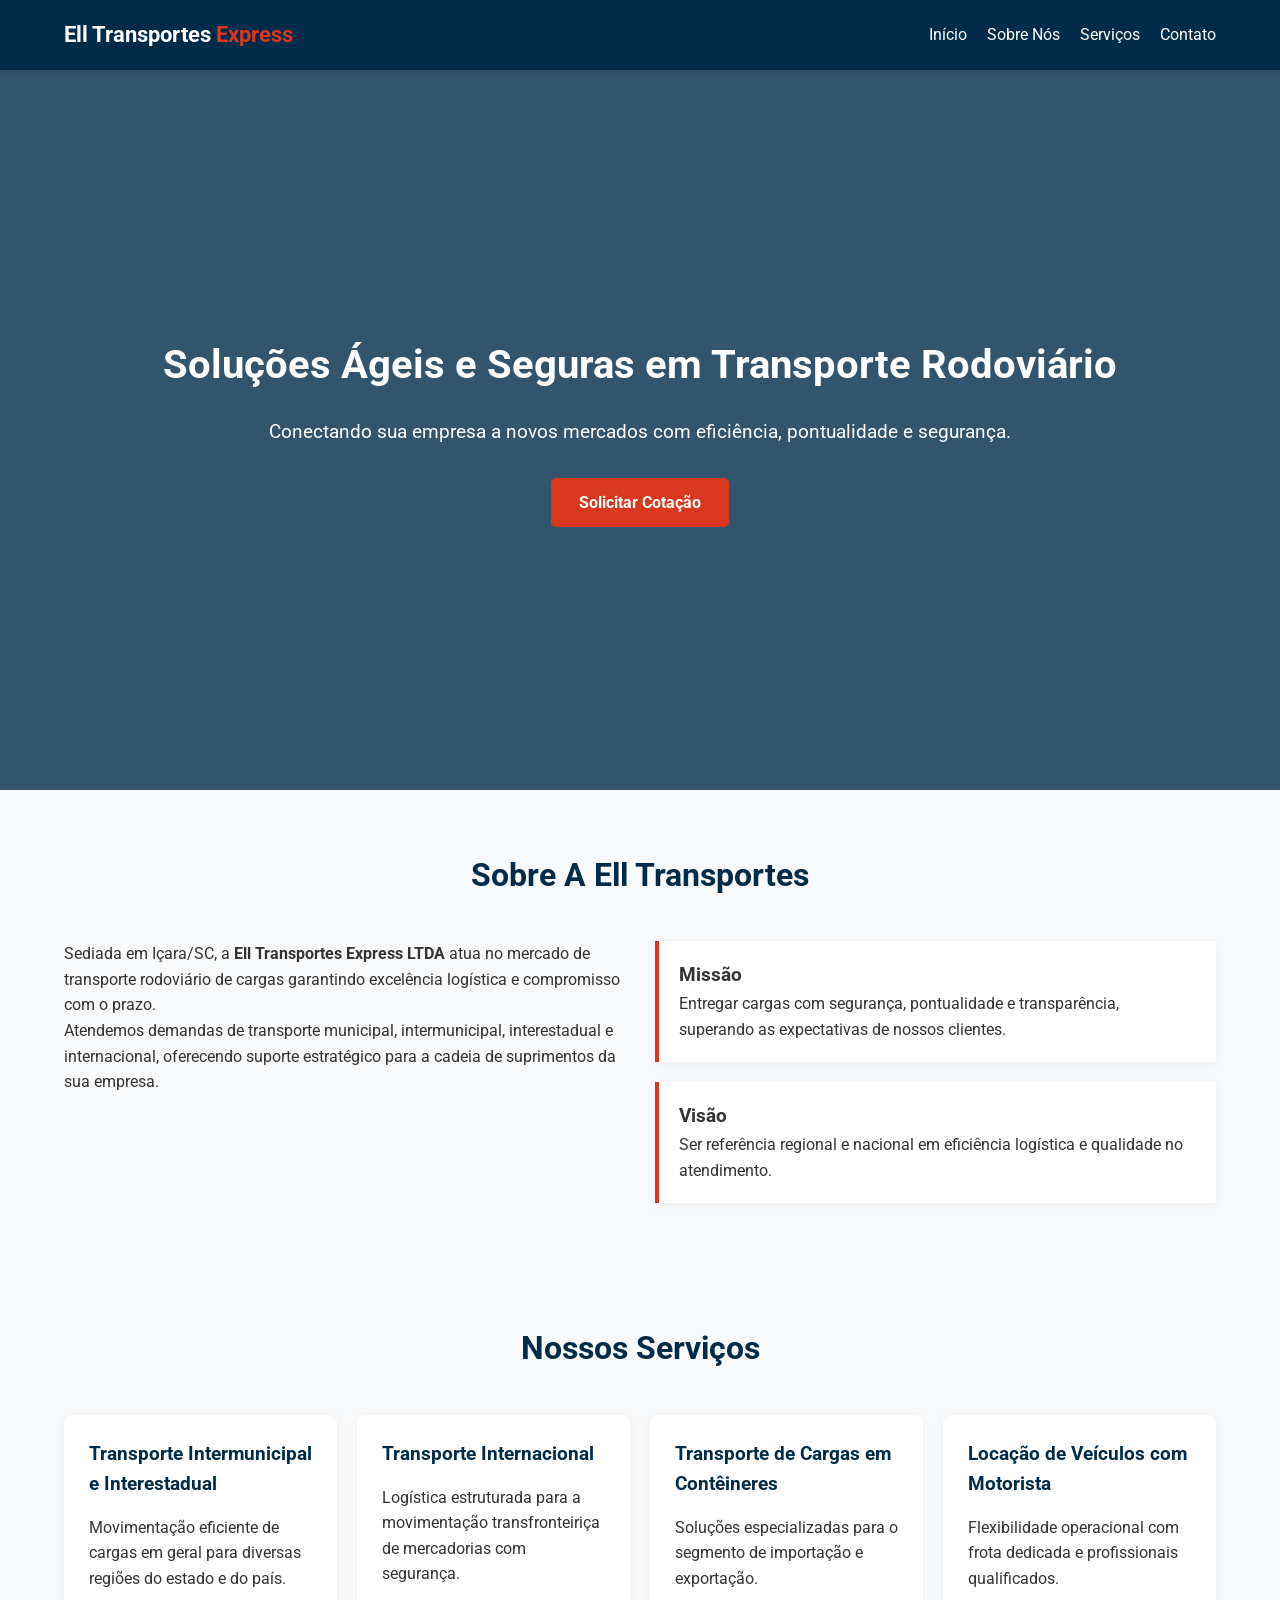
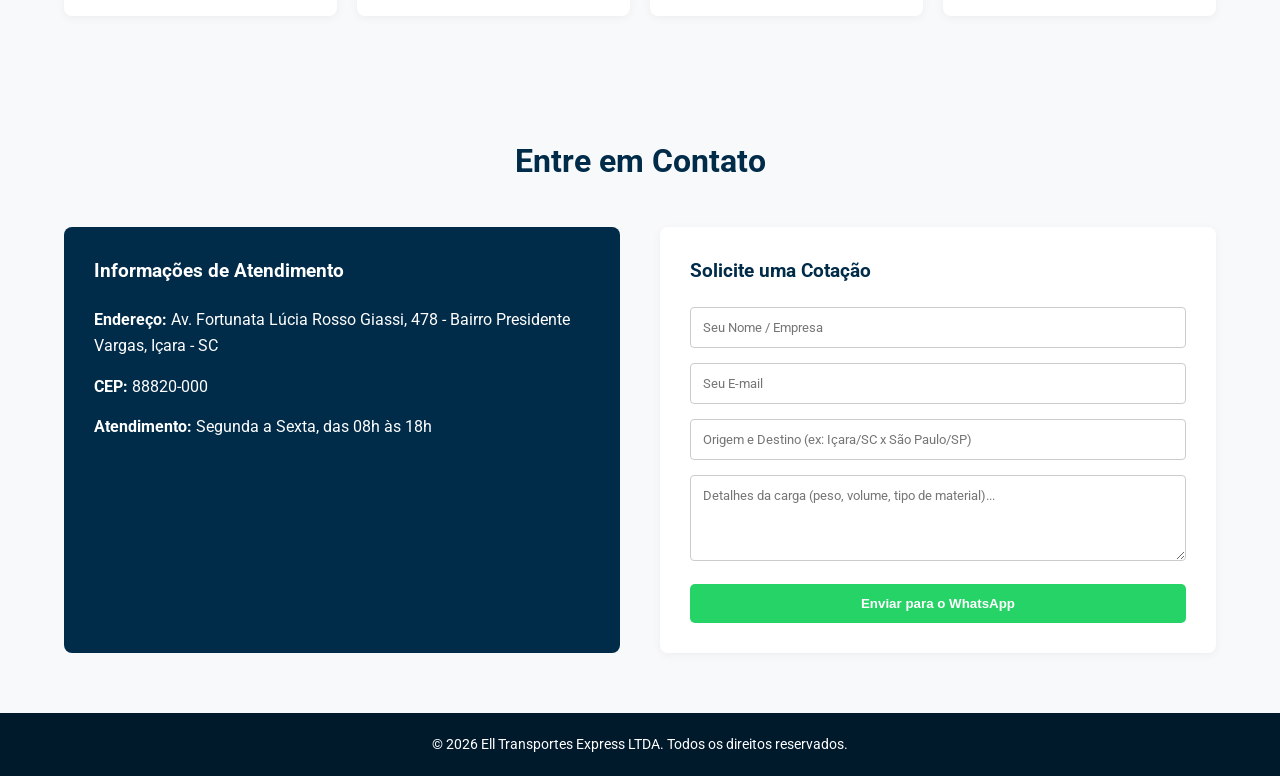
==== index.html @ 5a3e4718 "x" ====
<!DOCTYPE html>
<html lang="pt-BR">
<head>
    <meta charset="UTF-8">
    <meta name="viewport" content="width=device-width, initial-scale=1.0">
    <title>Ell Transportes Express | Soluções em Logística e Transporte</title>
    <link rel="stylesheet" href="style.css">
    <link href="https://fonts.googleapis.com/css2?family=Roboto:wght@300;400;700&display=swap" rel="stylesheet">
</head>
<body>

    <header class="header">
        <div class="container nav-container">
            <a href="#" class="logo">Ell Transportes <span>Express</span></a>
            <nav class="nav">
                <ul class="nav-links" id="navLinks">
                    <li><a href="#home">Início</a></li>
                    <li><a href="#sobre">Sobre Nós</a></li>
                    <li><a href="#servicos">Serviços</a></li>
                    <li><a href="#contato">Contato</a></li>
                </ul>
                <div class="hamburger" id="hamburger">
                    <span></span>
                    <span></span>
                    <span></span>
                </div>
            </nav>
        </div>
    </header>

    <section id="home" class="hero">
        <div class="container hero-content">
            <h1>Soluções Ágeis e Seguras em Transporte Rodoviário</h1>
            <p>Conectando sua empresa a novos mercados com eficiência, pontualidade e segurança.</p>
            <a href="#contato" class="btn btn-primary">Solicitar Cotação</a>
        </div>
    </section>

    <section id="sobre" class="about section-padding">
        <div class="container">
            <h2 class="section-title">Sobre A Ell Transportes</h2>
            <div class="about-grid">
                <div class="about-text">
                    <p>Sediada em Içara/SC, a <strong>Ell Transportes Express LTDA</strong> atua no mercado de transporte rodoviário de cargas garantindo excelência logística e compromisso com o prazo.</p>
                    <p>Atendemos demandas de transporte municipal, intermunicipal, interestadual e internacional, oferecendo suporte estratégico para a cadeia de suprimentos da sua empresa.</p>
                </div>
                <div class="about-features">
                    <div class="feature-card">
                        <h3>Missão</h3>
                        <p>Entregar cargas com segurança, pontualidade e transparência, superando as expectativas de nossos clientes.</p>
                    </div>
                    <div class="feature-card">
                        <h3>Visão</h3>
                        <p>Ser referência regional e nacional em eficiência logística e qualidade no atendimento.</p>
                    </div>
                </div>
            </div>
        </div>
    </section>

    <section id="servicos" class="services section-padding">
        <div class="container">
            <h2 class="section-title">Nossos Serviços</h2>
            <div class="services-grid">
                <div class="service-card">
                    <h3>Transporte Intermunicipal e Interestadual</h3>
                    <p>Movimentação eficiente de cargas em geral para diversas regiões do estado e do país.</p>
                </div>
                <div class="service-card">
                    <h3>Transporte Internacional</h3>
                    <p>Logística estruturada para a movimentação transfronteiriça de mercadorias com segurança.</p>
                </div>
                <div class="service-card">
                    <h3>Transporte de Cargas em Contêineres</h3>
                    <p>Soluções especializadas para o segmento de importação e exportação.</p>
                </div>
                <div class="service-card">
                    <h3>Locação de Veículos com Motorista</h3>
                    <p>Flexibilidade operacional com frota dedicada e profissionais qualificados.</p>
                </div>
            </div>
        </div>
    </section>

    <section id="contato" class="contact section-padding">
        <div class="container">
            <h2 class="section-title">Entre em Contato</h2>
            <div class="contact-wrapper">
                <div class="contact-info">
                    <h3>Informações de Atendimento</h3>
                    <p><strong>Endereço:</strong> Av. Fortunata Lúcia Rosso Giassi, 478 - Bairro Presidente Vargas, Içara - SC</p>
                    <p><strong>CEP:</strong> 88820-000</p>
                    <p><strong>Atendimento:</strong> Segunda a Sexta, das 08h às 18h</p>
                </div>
                
                <form class="contact-form" id="quoteForm">
                    <h3>Solicite uma Cotação</h3>
                    <div class="form-group">
                        <input type="text" id="name" placeholder="Seu Nome / Empresa" required>
                    </div>
                    <div class="form-group">
                        <input type="email" id="email" placeholder="Seu E-mail" required>
                    </div>
                    <div class="form-group">
                        <input type="text" id="route" placeholder="Origem e Destino (ex: Içara/SC x São Paulo/SP)" required>
                    </div>
                    <div class="form-group">
                        <textarea id="message" rows="4" placeholder="Detalhes da carga (peso, volume, tipo de material)..." required></textarea>
                    </div>
                    <button type="submit" class="btn btn-secondary">Enviar para o WhatsApp</button>
                </form>
            </div>
        </div>
    </section>

    <footer class="footer">
        <div class="container footer-content">
            <p>&copy; 2026 Ell Transportes Express LTDA. Todos os direitos reservados.</p>
        </div>
    </footer>

    <script src="script.js"></script>
</body>
</html>
---- style.css ----
/* Estilos Gerais */
* {
    margin: 0;
    padding: 0;
    box-sizing: border-box;
}

body {
    font-family: 'Roboto', sans-serif;
    color: #333333;
    line-height: 1.6;
    background-color: #f8f9fa;
}

.container {
    width: 90%;
    max-width: 1200px;
    margin: 0 auto;
}

.section-padding {
    padding: 60px 0;
}

.section-title {
    text-align: center;
    font-size: 2rem;
    margin-bottom: 40px;
    color: #002b49;
}

/* Botões */
.btn {
    display: inline-block;
    padding: 12px 28px;
    border-radius: 5px;
    text-decoration: none;
    font-weight: bold;
    cursor: pointer;
    border: none;
    transition: background-color 0.3s ease;
}

.btn-primary {
    background-color: #d9381e;
    color: #ffffff;
}

.btn-primary:hover {
    background-color: #b52b14;
}

.btn-secondary {
    background-color: #25d366;
    color: #ffffff;
    width: 100%;
}

.btn-secondary:hover {
    background-color: #1eb854;
}

/* Cabeçalho e Navegação */
.header {
    background-color: #002b49;
    color: #ffffff;
    position: sticky;
    top: 0;
    z-index: 1000;
    box-shadow: 0 2px 5px rgba(0,0,0,0.1);
}

.nav-container {
    display: flex;
    justify-content: space-between;
    align-items: center;
    height: 70px;
}

.logo {
    font-size: 1.4rem;
    font-weight: bold;
    color: #ffffff;
    text-decoration: none;
}

.logo span {
    color: #d9381e;
}

.nav-links {
    display: flex;
    list-style: none;
}

.nav-links li {
    margin-left: 20px;
}

.nav-links a {
    color: #ffffff;
    text-decoration: none;
    transition: color 0.3s;
}

.nav-links a:hover {
    color: #d9381e;
}

.hamburger {
    display: none;
    flex-direction: column;
    cursor: pointer;
}

.hamburger span {
    width: 25px;
    height: 3px;
    background-color: #ffffff;
    margin: 4px 0;
}

/* Banner (Hero) */
.hero {
    background: linear-gradient(rgba(0, 43, 73, 0.8), rgba(0, 43, 73, 0.8)), url('https://images.unsplash.com/photo-1601584115197-04ecc0da31d7?auto=format&fit=crop&w=1350&q=80') center/cover no-repeat;
    height: 80vh;
    display: flex;
    align-items: center;
    text-align: center;
    color: #ffffff;
}

.hero-content h1 {
    font-size: 2.5rem;
    margin-bottom: 20px;
}

.hero-content p {
    font-size: 1.2rem;
    margin-bottom: 30px;
}

/* Sobre Nós */
.about-grid {
    display: grid;
    grid-template-columns: 1fr 1fr;
    gap: 30px;
}

.about-features {
    display: flex;
    flex-direction: column;
    gap: 20px;
}

.feature-card {
    background-color: #ffffff;
    padding: 20px;
    border-left: 4px solid #d9381e;
    box-shadow: 0 2px 8px rgba(0,0,0,0.05);
}

/* Serviços */
.services-grid {
    display: grid;
    grid-template-columns: repeat(auto-fit, minmax(250px, 1fr));
    gap: 20px;
}

.service-card {
    background-color: #ffffff;
    padding: 25px;
    border-radius: 8px;
    box-shadow: 0 2px 10px rgba(0,0,0,0.05);
    transition: transform 0.3s ease;
}

.service-card:hover {
    transform: translateY(-5px);
}

.service-card h3 {
    color: #002b49;
    margin-bottom: 15px;
}

/* Contato */
.contact-wrapper {
    display: grid;
    grid-template-columns: 1fr 1fr;
    gap: 40px;
}

.contact-info {
    background-color: #002b49;
    color: #ffffff;
    padding: 30px;
    border-radius: 8px;
}

.contact-info h3 {
    margin-bottom: 20px;
}

.contact-info p {
    margin-bottom: 15px;
}

.contact-form {
    background-color: #ffffff;
    padding: 30px;
    border-radius: 8px;
    box-shadow: 0 2px 10px rgba(0,0,0,0.05);
}

.contact-form h3 {
    margin-bottom: 20px;
    color: #002b49;
}

.form-group {
    margin-bottom: 15px;
}

.form-group input,
.form-group textarea {
    width: 100%;
    padding: 12px;
    border: 1px solid #cccccc;
    border-radius: 4px;
    font-family: inherit;
}

/* Rodapé */
.footer {
    background-color: #001a2c;
    color: #ffffff;
    text-align: center;
    padding: 20px 0;
    font-size: 0.9rem;
}

/* Responsividade para Dispositivos Móveis */
@media (max-width: 768px) {
    .nav-links {
        display: none;
        flex-direction: column;
        width: 100%;
        position: absolute;
        top: 70px;
        left: 0;
        background-color: #002b49;
        text-align: center;
        padding: 20px 0;
    }

    .nav-links.active {
        display: flex;
    }

    .nav-links li {
        margin: 10px 0;
    }

    .hamburger {
        display: flex;
    }

    .about-grid,
    .contact-wrapper {
        grid-template-columns: 1fr;
    }

    .hero-content h1 {
        font-size: 1.8rem;
    }
}
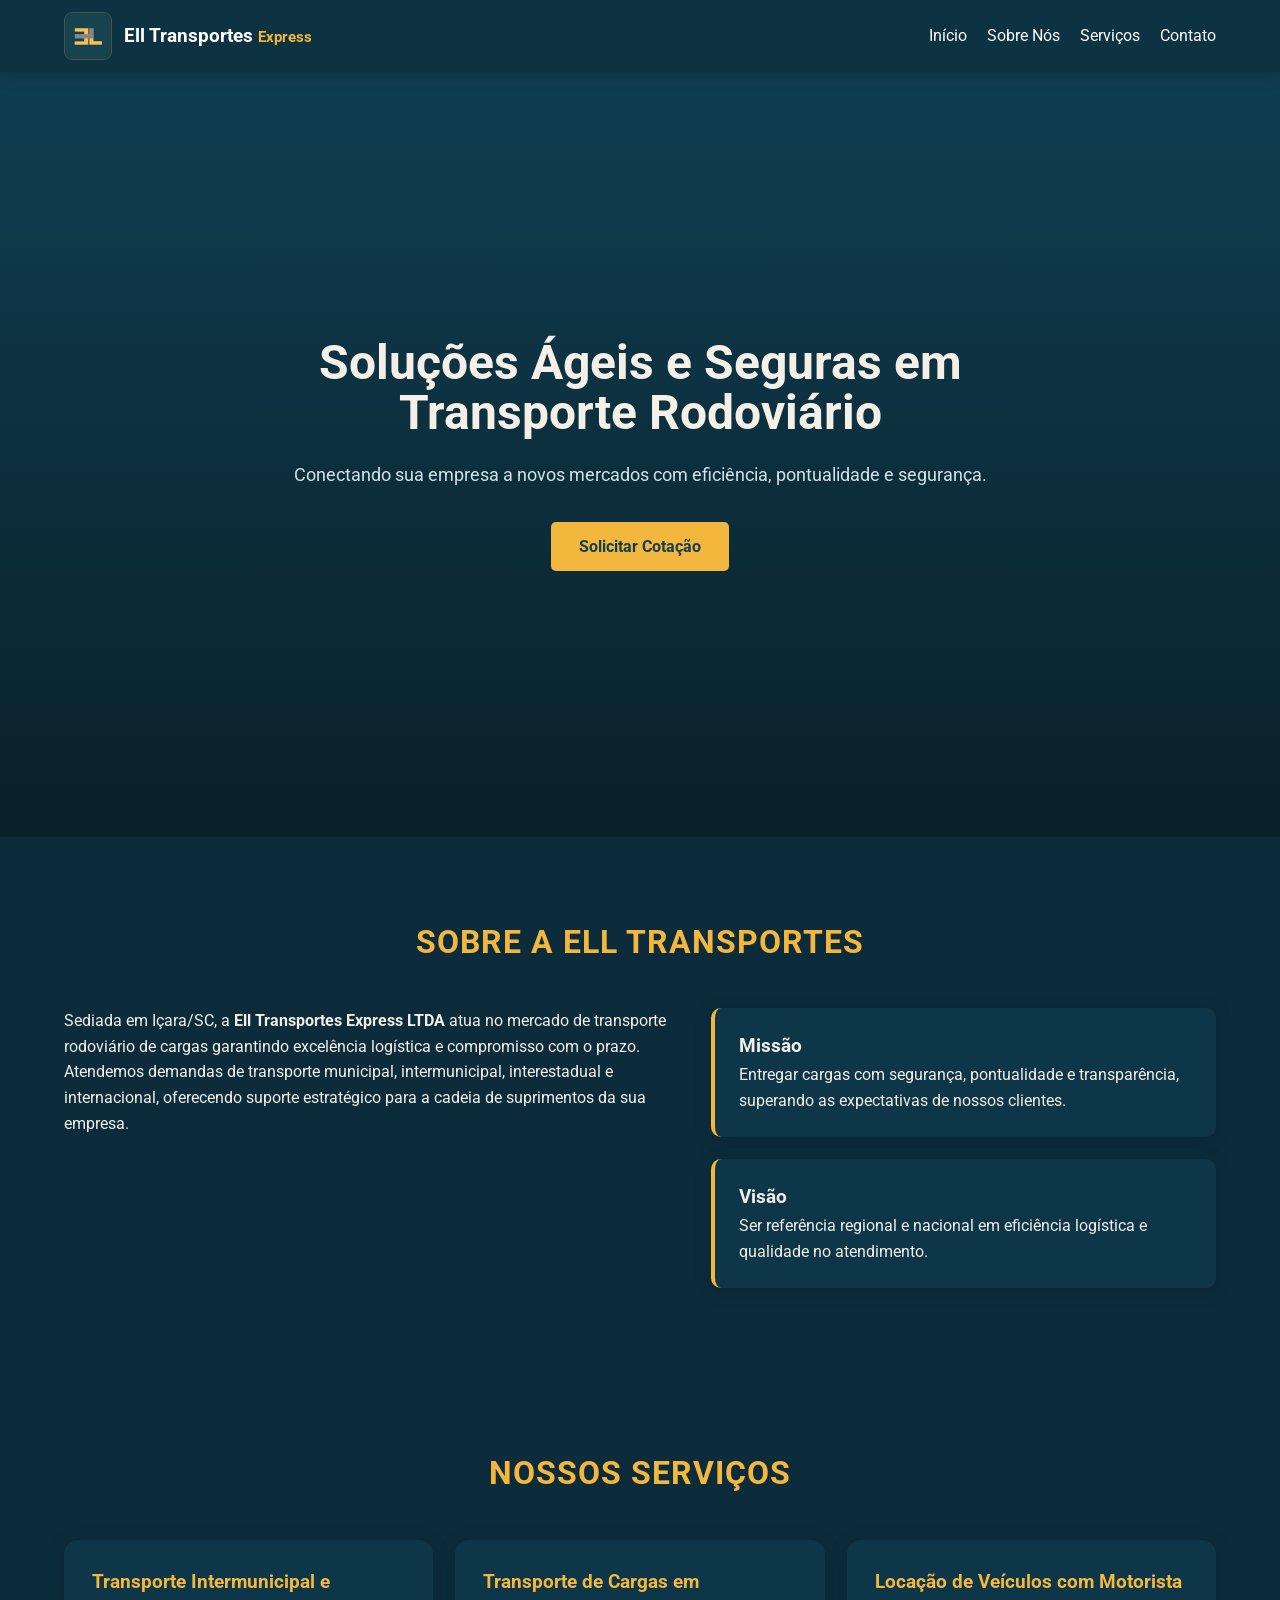
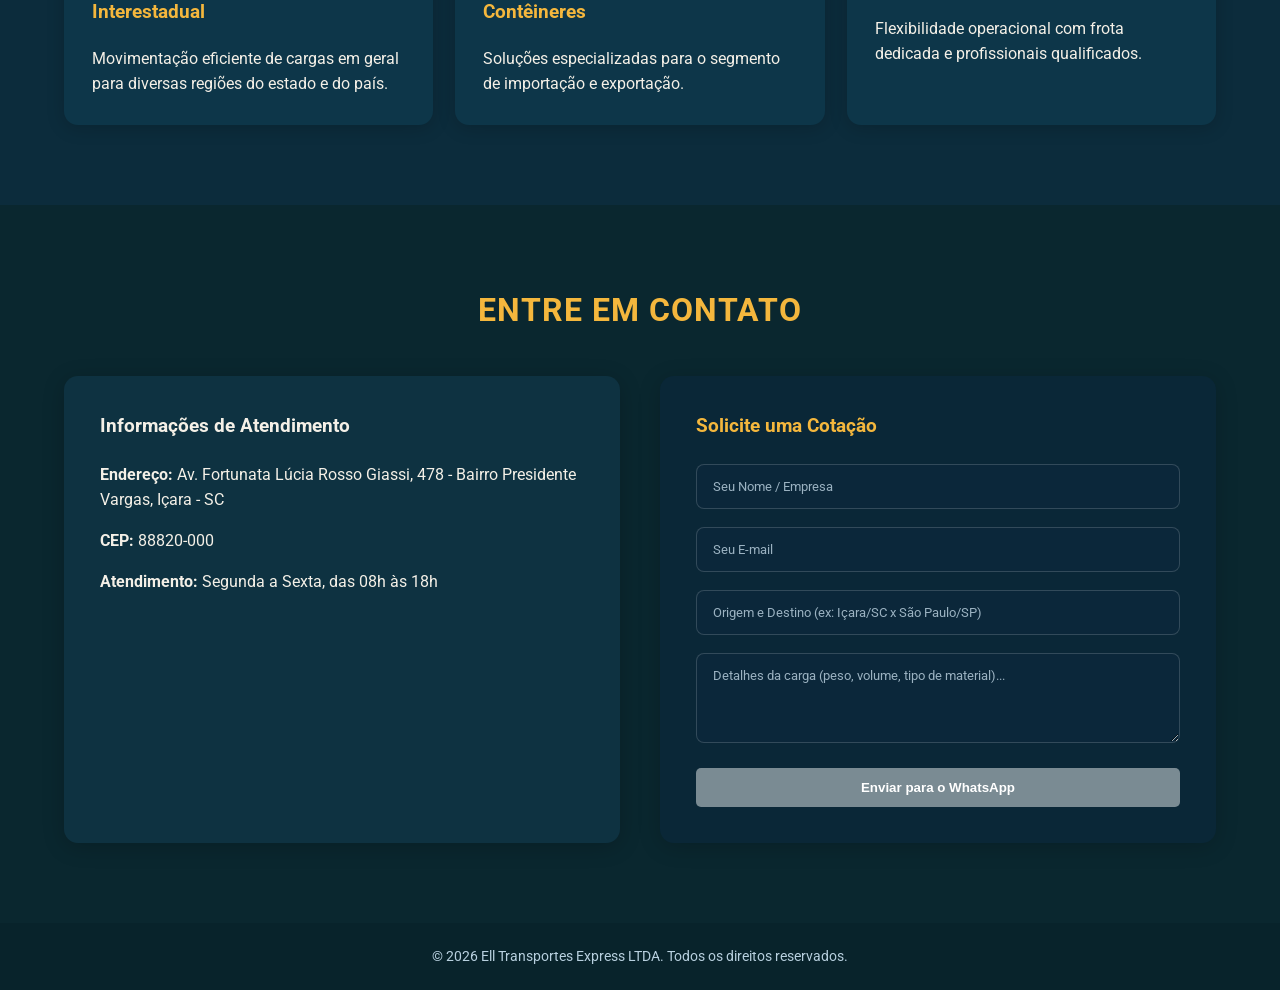
==== commit 31dc5cd0: "X" ====
--- a/index.html
+++ b/index.html
@@ -1,17 +1,58 @@
 <!DOCTYPE html>
 <html lang="pt-BR">
+
 <head>
     <meta charset="UTF-8">
     <meta name="viewport" content="width=device-width, initial-scale=1.0">
-    <title>Ell Transportes Express | Soluções em Logística e Transporte</title>
+    <meta name="description"
+        content="Ell Transportes Express oferece soluções seguras e eficientes em transporte rodoviário de cargas, com atendimento personalizado e logística confiável.">
+    <meta name="keywords"
+        content="transporte rodoviário, logística, transporte de cargas, frete, Ell Transportes, Içara SC, logística empresarial">
+    <meta name="author" content="Ell Transportes Express">
+    <meta name="robots" content="index, follow">
+    <meta name="google-site-verification" content="INSIRA_SEU_CODIGO_AQUI">
+    <meta name="theme-color" content="#103f53">
+    <meta property="og:title" content="Ell Transportes Express | Soluções em Logística e Transporte">
+    <meta property="og:description"
+        content="Soluções seguras e eficientes de transporte rodoviário para suas cargas, com atendimento personalizado e logística confiável.">
+    <meta property="og:type" content="website">
+    <meta property="og:image" content="logo.jpeg">
+    <meta property="og:url" content="https://www.elltransportes.com.br">
+    <meta name="twitter:card" content="summary_large_image">
+    <meta name="twitter:title" content="Ell Transportes Express | Soluções em Logística e Transporte">
+    <meta name="twitter:description"
+        content="Soluções seguras e eficientes de transporte rodoviário para suas cargas, com atendimento personalizado e logística confiável.">
+    <meta name="twitter:image" content="logo.jpeg">
+    <link rel="icon" href="logo.jpeg" type="image/jpeg">
     <link rel="stylesheet" href="style.css">
+    <link rel="preconnect" href="https://fonts.googleapis.com">
+    <link rel="preconnect" href="https://fonts.gstatic.com" crossorigin>
     <link href="https://fonts.googleapis.com/css2?family=Roboto:wght@300;400;700&display=swap" rel="stylesheet">
+    <script type="application/ld+json">
+    {
+      "@context": "https://schema.org",
+      "@type": "Organization",
+      "name": "Ell Transportes Express",
+      "url": "https://www.elltransportes.com.br",
+      "logo": "https://www.elltransportes.com.br/logo.jpeg",
+      "contactPoint": [{
+        "@type": "ContactPoint",
+        "telephone": "+55-48-98472-0082",
+        "contactType": "customer service",
+        "areaServed": "BR"
+      }]
+    }
+    </script>
 </head>
+
 <body>
 
     <header class="header">
         <div class="container nav-container">
-            <a href="#" class="logo">Ell Transportes <span>Express</span></a>
+            <a href="#" class="logo">
+                <img src="logo.jpeg" alt="Logo Ell Transportes Express">
+                <div class="logo-text">Ell Transportes <span>Express</span></div>
+            </a>
             <nav class="nav">
                 <ul class="nav-links" id="navLinks">
                     <li><a href="#home">Início</a></li>
@@ -41,13 +82,16 @@
             <h2 class="section-title">Sobre A Ell Transportes</h2>
             <div class="about-grid">
                 <div class="about-text">
-                    <p>Sediada em Içara/SC, a <strong>Ell Transportes Express LTDA</strong> atua no mercado de transporte rodoviário de cargas garantindo excelência logística e compromisso com o prazo.</p>
-                    <p>Atendemos demandas de transporte municipal, intermunicipal, interestadual e internacional, oferecendo suporte estratégico para a cadeia de suprimentos da sua empresa.</p>
+                    <p>Sediada em Içara/SC, a <strong>Ell Transportes Express LTDA</strong> atua no mercado de
+                        transporte rodoviário de cargas garantindo excelência logística e compromisso com o prazo.</p>
+                    <p>Atendemos demandas de transporte municipal, intermunicipal, interestadual e internacional,
+                        oferecendo suporte estratégico para a cadeia de suprimentos da sua empresa.</p>
                 </div>
                 <div class="about-features">
                     <div class="feature-card">
                         <h3>Missão</h3>
-                        <p>Entregar cargas com segurança, pontualidade e transparência, superando as expectativas de nossos clientes.</p>
+                        <p>Entregar cargas com segurança, pontualidade e transparência, superando as expectativas de
+                            nossos clientes.</p>
                     </div>
                     <div class="feature-card">
                         <h3>Visão</h3>
@@ -66,10 +110,7 @@
                     <h3>Transporte Intermunicipal e Interestadual</h3>
                     <p>Movimentação eficiente de cargas em geral para diversas regiões do estado e do país.</p>
                 </div>
-                <div class="service-card">
-                    <h3>Transporte Internacional</h3>
-                    <p>Logística estruturada para a movimentação transfronteiriça de mercadorias com segurança.</p>
-                </div>
+
                 <div class="service-card">
                     <h3>Transporte de Cargas em Contêineres</h3>
                     <p>Soluções especializadas para o segmento de importação e exportação.</p>
@@ -88,11 +129,12 @@
             <div class="contact-wrapper">
                 <div class="contact-info">
                     <h3>Informações de Atendimento</h3>
-                    <p><strong>Endereço:</strong> Av. Fortunata Lúcia Rosso Giassi, 478 - Bairro Presidente Vargas, Içara - SC</p>
+                    <p><strong>Endereço:</strong> Av. Fortunata Lúcia Rosso Giassi, 478 - Bairro Presidente Vargas,
+                        Içara - SC</p>
                     <p><strong>CEP:</strong> 88820-000</p>
                     <p><strong>Atendimento:</strong> Segunda a Sexta, das 08h às 18h</p>
                 </div>
-                
+
                 <form class="contact-form" id="quoteForm">
                     <h3>Solicite uma Cotação</h3>
                     <div class="form-group">
@@ -102,10 +144,12 @@
                         <input type="email" id="email" placeholder="Seu E-mail" required>
                     </div>
                     <div class="form-group">
-                        <input type="text" id="route" placeholder="Origem e Destino (ex: Içara/SC x São Paulo/SP)" required>
+                        <input type="text" id="route" placeholder="Origem e Destino (ex: Içara/SC x São Paulo/SP)"
+                            required>
                     </div>
                     <div class="form-group">
-                        <textarea id="message" rows="4" placeholder="Detalhes da carga (peso, volume, tipo de material)..." required></textarea>
+                        <textarea id="message" rows="4"
+                            placeholder="Detalhes da carga (peso, volume, tipo de material)..." required></textarea>
                     </div>
                     <button type="submit" class="btn btn-secondary">Enviar para o WhatsApp</button>
                 </form>
@@ -121,4 +165,5 @@
 
     <script src="script.js"></script>
 </body>
+
 </html>
--- a/style.css
+++ b/style.css
@@ -7,9 +7,9 @@
 
 body {
     font-family: 'Roboto', sans-serif;
-    color: #333333;
+    color: #f4f0e7;
     line-height: 1.6;
-    background-color: #f8f9fa;
+    background-color: #0a272f;
 }
 
 .container {
@@ -19,14 +19,23 @@
 }
 
 .section-padding {
-    padding: 60px 0;
+    padding: 80px 0;
 }
 
 .section-title {
     text-align: center;
     font-size: 2rem;
     margin-bottom: 40px;
-    color: #002b49;
+    color: #f4b73d;
+    text-transform: uppercase;
+    letter-spacing: 1px;
+}
+
+.section-subtitle {
+    text-align: center;
+    font-size: 1rem;
+    color: #cbd8e2;
+    margin-bottom: 30px;
 }
 
 /* Botões */
@@ -42,50 +51,66 @@
 }
 
 .btn-primary {
-    background-color: #d9381e;
-    color: #ffffff;
+    background-color: #f4b73d;
+    color: #103f53;
 }
 
 .btn-primary:hover {
-    background-color: #b52b14;
+    background-color: #d9a236;
 }
 
 .btn-secondary {
-    background-color: #25d366;
+    background-color: #7a8b93;
     color: #ffffff;
     width: 100%;
 }
 
 .btn-secondary:hover {
-    background-color: #1eb854;
+    background-color: #66757f;
 }
 
 /* Cabeçalho e Navegação */
 .header {
-    background-color: #002b49;
+    background-color: #0d3241;
     color: #ffffff;
     position: sticky;
     top: 0;
     z-index: 1000;
-    box-shadow: 0 2px 5px rgba(0,0,0,0.1);
+    box-shadow: 0 2px 15px rgba(0,0,0,0.25);
 }
 
 .nav-container {
     display: flex;
     justify-content: space-between;
     align-items: center;
-    height: 70px;
+    height: 72px;
 }
 
 .logo {
-    font-size: 1.4rem;
-    font-weight: bold;
+    display: flex;
+    align-items: center;
+    gap: 12px;
+    font-size: 1.2rem;
+    font-weight: 700;
     color: #ffffff;
     text-decoration: none;
 }
 
-.logo span {
-    color: #d9381e;
+.logo img {
+    width: 48px;
+    height: auto;
+    border-radius: 8px;
+    object-fit: cover;
+    border: 1px solid rgba(244,183,61,0.25);
+}
+
+.logo-text {
+    line-height: 1.05;
+}
+
+.logo-text span {
+    color: #f4b73d;
+    font-size: 0.95rem;
 }
 
 .nav-links {
@@ -104,7 +129,11 @@
 }
 
 .nav-links a:hover {
-    color: #d9381e;
+    color: #f4b73d;
+}
+
+.nav-links a {
+    transition: color 0.25s ease;
 }
 
 .hamburger {
@@ -122,66 +151,85 @@
 
 /* Banner (Hero) */
 .hero {
-    background: linear-gradient(rgba(0, 43, 73, 0.8), rgba(0, 43, 73, 0.8)), url('https://images.unsplash.com/photo-1601584115197-04ecc0da31d7?auto=format&fit=crop&w=1350&q=80') center/cover no-repeat;
-    height: 80vh;
+    background: linear-gradient(180deg, rgba(16,63,83,0.96), rgba(9,32,40,0.92));
+    min-height: 85vh;
     display: flex;
     align-items: center;
     text-align: center;
-    color: #ffffff;
+    color: #f4f0e7;
+    padding: 80px 0;
+}
+
+.hero-content {
+    max-width: 720px;
+    margin: 0 auto;
 }
 
 .hero-content h1 {
-    font-size: 2.5rem;
-    margin-bottom: 20px;
+    font-size: 3rem;
+    line-height: 1.05;
+    margin-bottom: 22px;
 }
 
 .hero-content p {
-    font-size: 1.2rem;
-    margin-bottom: 30px;
+    font-size: 1.15rem;
+    margin-bottom: 32px;
+    color: #d3e1e8;
 }
 
 /* Sobre Nós */
+.about {
+    background-color: #0c2c3c;
+}
+
 .about-grid {
     display: grid;
-    grid-template-columns: 1fr 1fr;
+    grid-template-columns: 1.1fr 0.9fr;
     gap: 30px;
+    align-items: start;
 }
 
 .about-features {
     display: flex;
     flex-direction: column;
-    gap: 20px;
+    gap: 22px;
 }
 
 .feature-card {
-    background-color: #ffffff;
-    padding: 20px;
-    border-left: 4px solid #d9381e;
-    box-shadow: 0 2px 8px rgba(0,0,0,0.05);
+    background-color: #0d3649;
+    padding: 24px;
+    border-left: 4px solid #f4b73d;
+    border-radius: 10px;
+    box-shadow: 0 3px 18px rgba(0,0,0,0.18);
 }
 
 /* Serviços */
+.services {
+    background-color: #0c2c3c;
+}
+
 .services-grid {
     display: grid;
     grid-template-columns: repeat(auto-fit, minmax(250px, 1fr));
-    gap: 20px;
+    gap: 22px;
 }
 
 .service-card {
-    background-color: #ffffff;
-    padding: 25px;
-    border-radius: 8px;
-    box-shadow: 0 2px 10px rgba(0,0,0,0.05);
-    transition: transform 0.3s ease;
+    background-color: #0d3649;
+    padding: 28px;
+    border-radius: 14px;
+    box-shadow: 0 3px 18px rgba(0,0,0,0.18);
+    transition: transform 0.3s ease, box-shadow 0.3s ease;
 }
 
 .service-card:hover {
-    transform: translateY(-5px);
+    transform: translateY(-6px);
+    box-shadow: 0 6px 24px rgba(0,0,0,0.22);
 }
 
 .service-card h3 {
-    color: #002b49;
-    margin-bottom: 15px;
+    color: #f4b73d;
+    margin-bottom: 18px;
 }
 
 /* Contato */
@@ -192,10 +240,11 @@
 }
 
 .contact-info {
-    background-color: #002b49;
-    color: #ffffff;
-    padding: 30px;
-    border-radius: 8px;
+    background-color: #0e3241;
+    color: #f4f0e7;
+    padding: 36px;
+    border-radius: 14px;
+    box-shadow: 0 4px 22px rgba(0,0,0,0.2);
 }
 
 .contact-info h3 {
@@ -207,36 +256,50 @@
 }
 
 .contact-form {
-    background-color: #ffffff;
-    padding: 30px;
-    border-radius: 8px;
-    box-shadow: 0 2px 10px rgba(0,0,0,0.05);
+    background-color: #0a2737;
+    padding: 36px;
+    border-radius: 14px;
+    box-shadow: 0 4px 22px rgba(0,0,0,0.18);
 }
 
 .contact-form h3 {
-    margin-bottom: 20px;
-    color: #002b49;
+    margin-bottom: 22px;
+    color: #f4b73d;
 }
 
 .form-group {
-    margin-bottom: 15px;
+    margin-bottom: 18px;
 }
 
 .form-group input,
 .form-group textarea {
     width: 100%;
-    padding: 12px;
-    border: 1px solid #cccccc;
-    border-radius: 4px;
+    padding: 14px 16px;
+    border: 1px solid rgba(255,255,255,0.16);
+    border-radius: 8px;
+    background-color: #0b273a;
+    color: #f4f0e7;
     font-family: inherit;
+}
+
+.form-group input::placeholder,
+.form-group textarea::placeholder {
+    color: #9bb2c1;
+}
+
+.form-group input:focus,
+.form-group textarea:focus {
+    outline: none;
+    border-color: #f4b73d;
+    box-shadow: 0 0 0 4px rgba(244,183,61,0.12);
 }
 
 /* Rodapé */
 .footer {
-    background-color: #001a2c;
-    color: #ffffff;
+    background-color: #08232b;
+    color: #b8d0df;
     text-align: center;
-    padding: 20px 0;
+    padding: 22px 0;
     font-size: 0.9rem;
 }
 
@@ -247,9 +310,9 @@
         flex-direction: column;
         width: 100%;
         position: absolute;
-        top: 70px;
+        top: 72px;
         left: 0;
-        background-color: #002b49;
+        background-color: #0d3241;
         text-align: center;
         padding: 20px 0;
     }
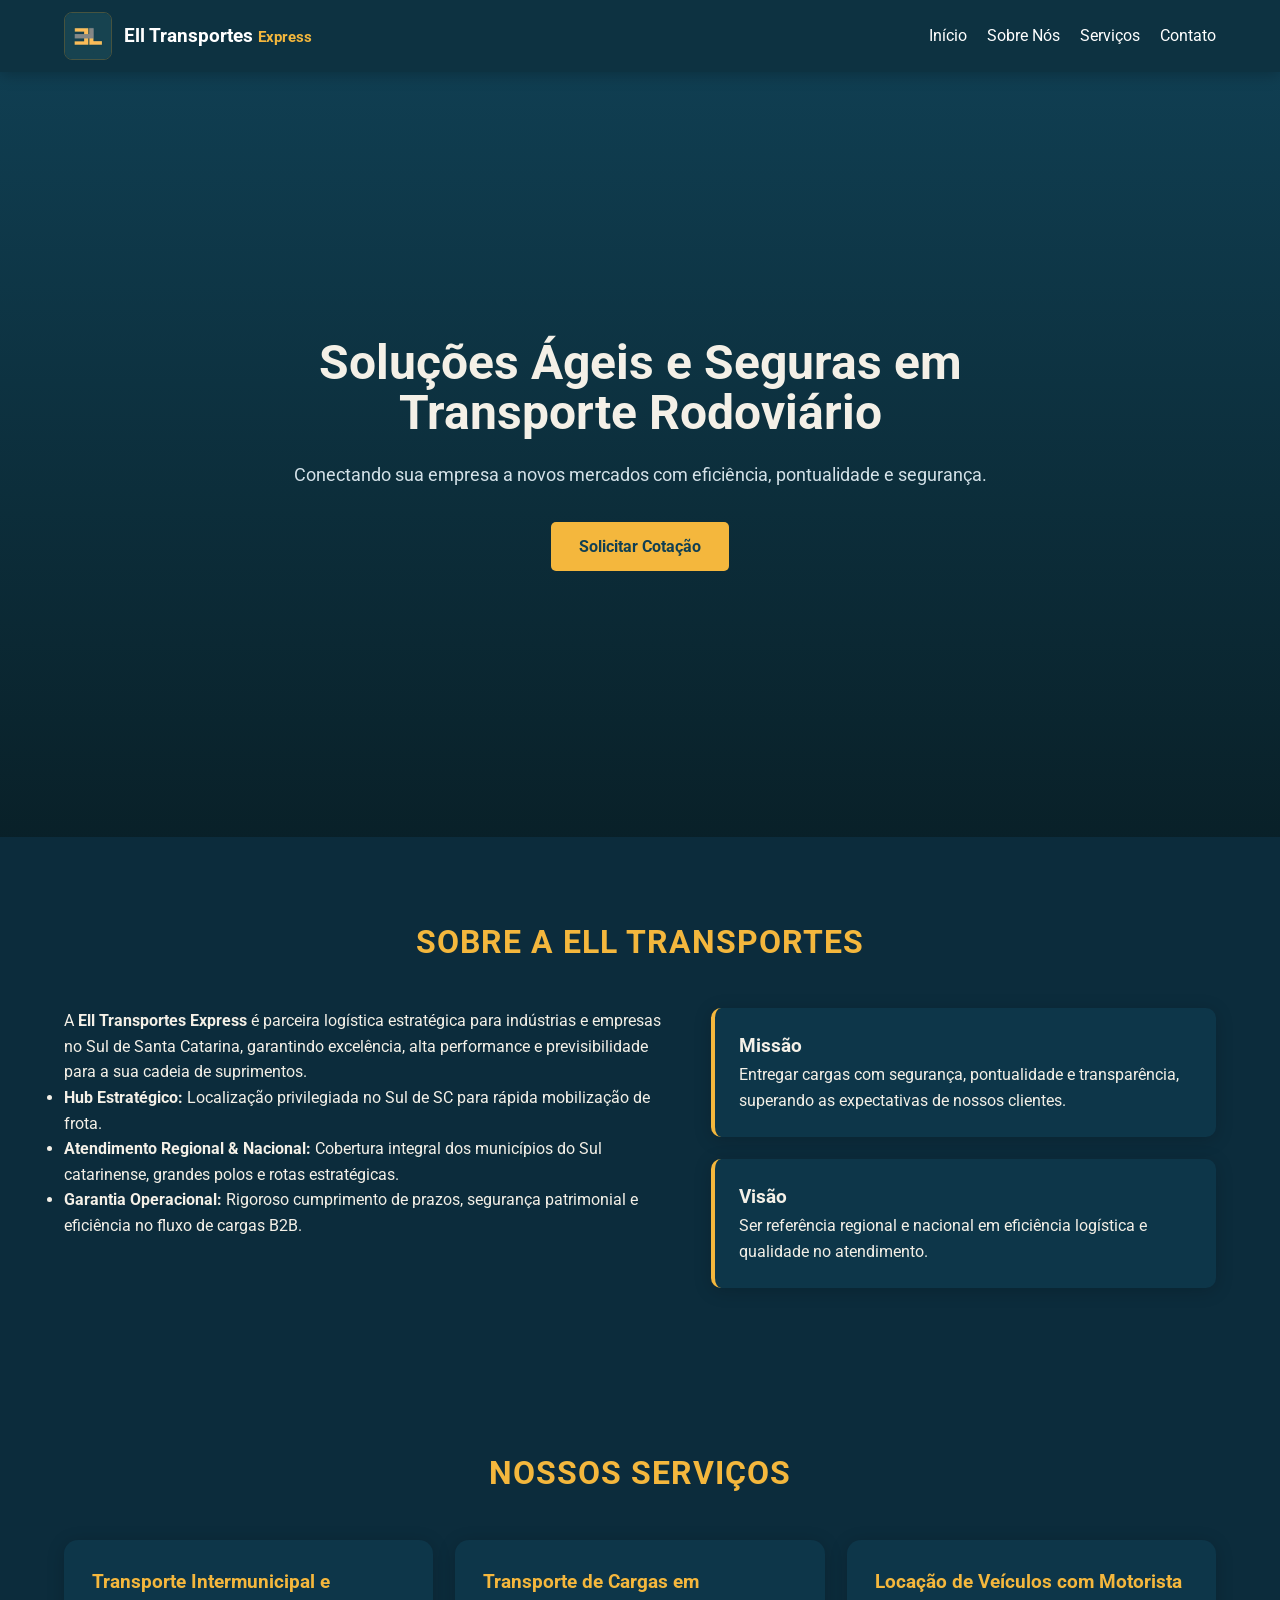
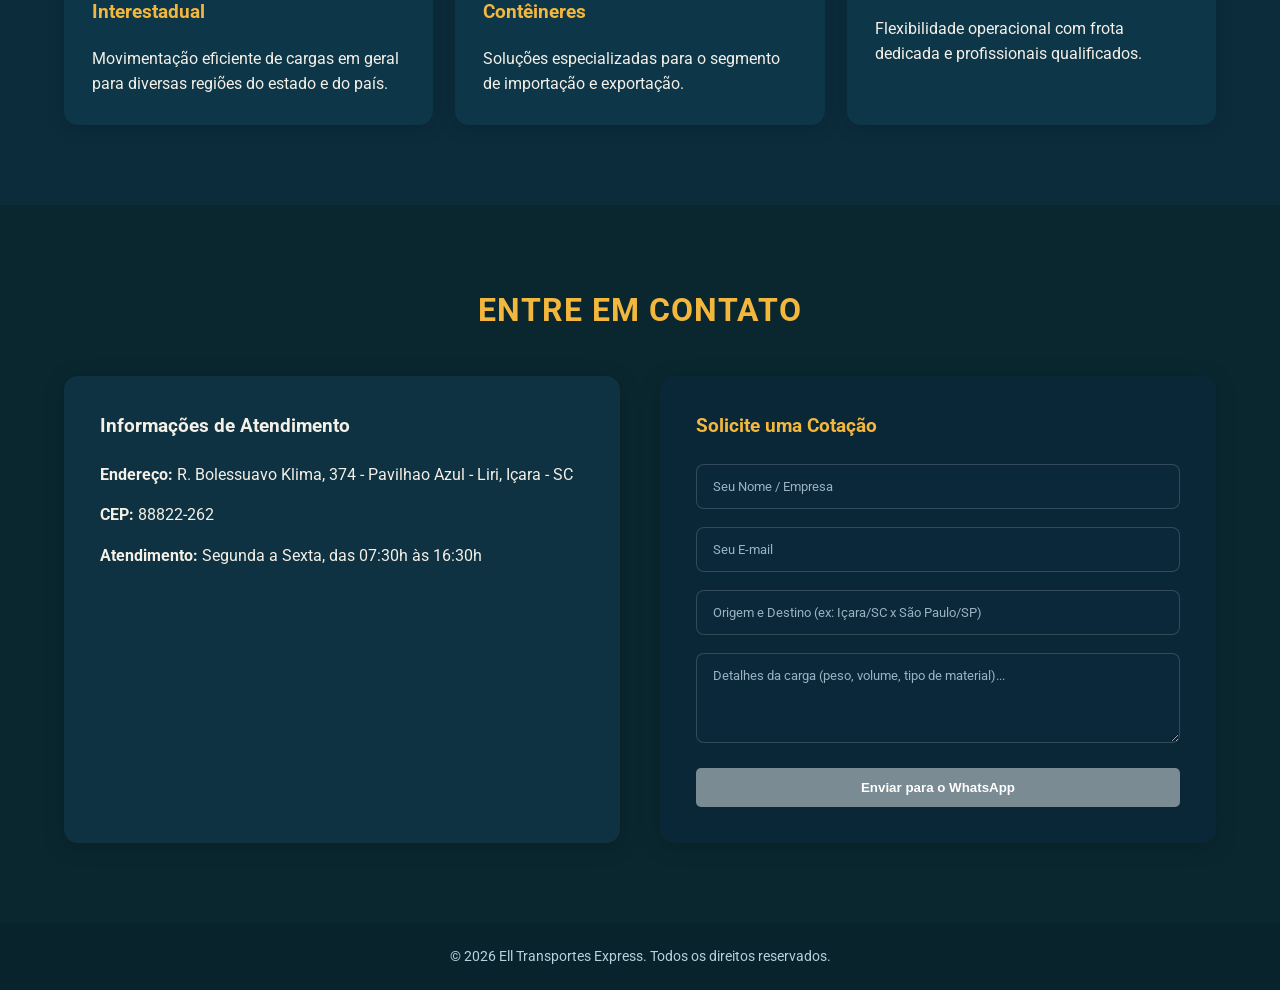
==== commit 8f0b602e: "atualizacao" ====
--- a/index.html
+++ b/index.html
@@ -4,6 +4,7 @@
 <head>
     <meta charset="UTF-8">
     <meta name="viewport" content="width=device-width, initial-scale=1.0">
+    <title>Ell Transportes Express | Soluções em Logística e Transporte</title>
     <meta name="description"
         content="Ell Transportes Express oferece soluções seguras e eficientes em transporte rodoviário de cargas, com atendimento personalizado e logística confiável.">
     <meta name="keywords"
@@ -82,10 +83,29 @@
             <h2 class="section-title">Sobre A Ell Transportes</h2>
             <div class="about-grid">
                 <div class="about-text">
-                    <p>Sediada em Içara/SC, a <strong>Ell Transportes Express LTDA</strong> atua no mercado de
-                        transporte rodoviário de cargas garantindo excelência logística e compromisso com o prazo.</p>
-                    <p>Atendemos demandas de transporte municipal, intermunicipal, interestadual e internacional,
-                        oferecendo suporte estratégico para a cadeia de suprimentos da sua empresa.</p>
+                    <div class="sobre-content">
+                        <p>
+                            A <strong>Ell Transportes Express</strong> é parceira logística estratégica para indústrias
+                            e empresas no Sul de Santa Catarina, garantindo excelência, alta performance e
+                            previsibilidade para a sua cadeia de suprimentos.
+                        </p>
+
+                        <ul class="diferenciais-list">
+                            <li>
+                                <strong>Hub Estratégico:</strong> Localização privilegiada no Sul de SC para rápida
+                                mobilização de frota.
+                            </li>
+                            <li>
+                                <strong>Atendimento Regional &amp; Nacional:</strong> Cobertura integral dos municípios
+                                do Sul catarinense, grandes polos e rotas estratégicas.
+                            </li>
+                            <li>
+                                <strong>Garantia Operacional:</strong> Rigoroso cumprimento de prazos, segurança
+                                patrimonial e eficiência no fluxo de cargas B2B.
+                            </li>
+                        </ul>
+                    </div>
+
                 </div>
                 <div class="about-features">
                     <div class="feature-card">
@@ -129,10 +149,9 @@
             <div class="contact-wrapper">
                 <div class="contact-info">
                     <h3>Informações de Atendimento</h3>
-                    <p><strong>Endereço:</strong> Av. Fortunata Lúcia Rosso Giassi, 478 - Bairro Presidente Vargas,
-                        Içara - SC</p>
-                    <p><strong>CEP:</strong> 88820-000</p>
-                    <p><strong>Atendimento:</strong> Segunda a Sexta, das 08h às 18h</p>
+                    <p><strong>Endereço:</strong> R. Bolessuavo Klima, 374 - Pavilhao Azul - Liri, Içara - SC</p>
+                    <p><strong>CEP:</strong> 88822-262</p>
+                    <p><strong>Atendimento:</strong> Segunda a Sexta, das 07:30h às 16:30h</p>
                 </div>
 
                 <form class="contact-form" id="quoteForm">
@@ -159,7 +178,7 @@
 
     <footer class="footer">
         <div class="container footer-content">
-            <p>&copy; 2026 Ell Transportes Express LTDA. Todos os direitos reservados.</p>
+            <p>&copy; 2026 Ell Transportes Express. Todos os direitos reservados.</p>
         </div>
     </footer>
 
--- a/style.css
+++ b/style.css
@@ -163,6 +163,17 @@
 .hero-content {
     max-width: 720px;
     margin: 0 auto;
+}
+
+.hero-logo {
+    width: 120px;
+    height: auto;
+    margin: 0 auto 30px;
+    display: block;
+    border-radius: 12px;
+    border: 2px solid rgba(244,183,61,0.35);
+    background-color: rgba(255,255,255,0.05);
+    padding: 12px;
 }
 
 .hero-content h1 {
